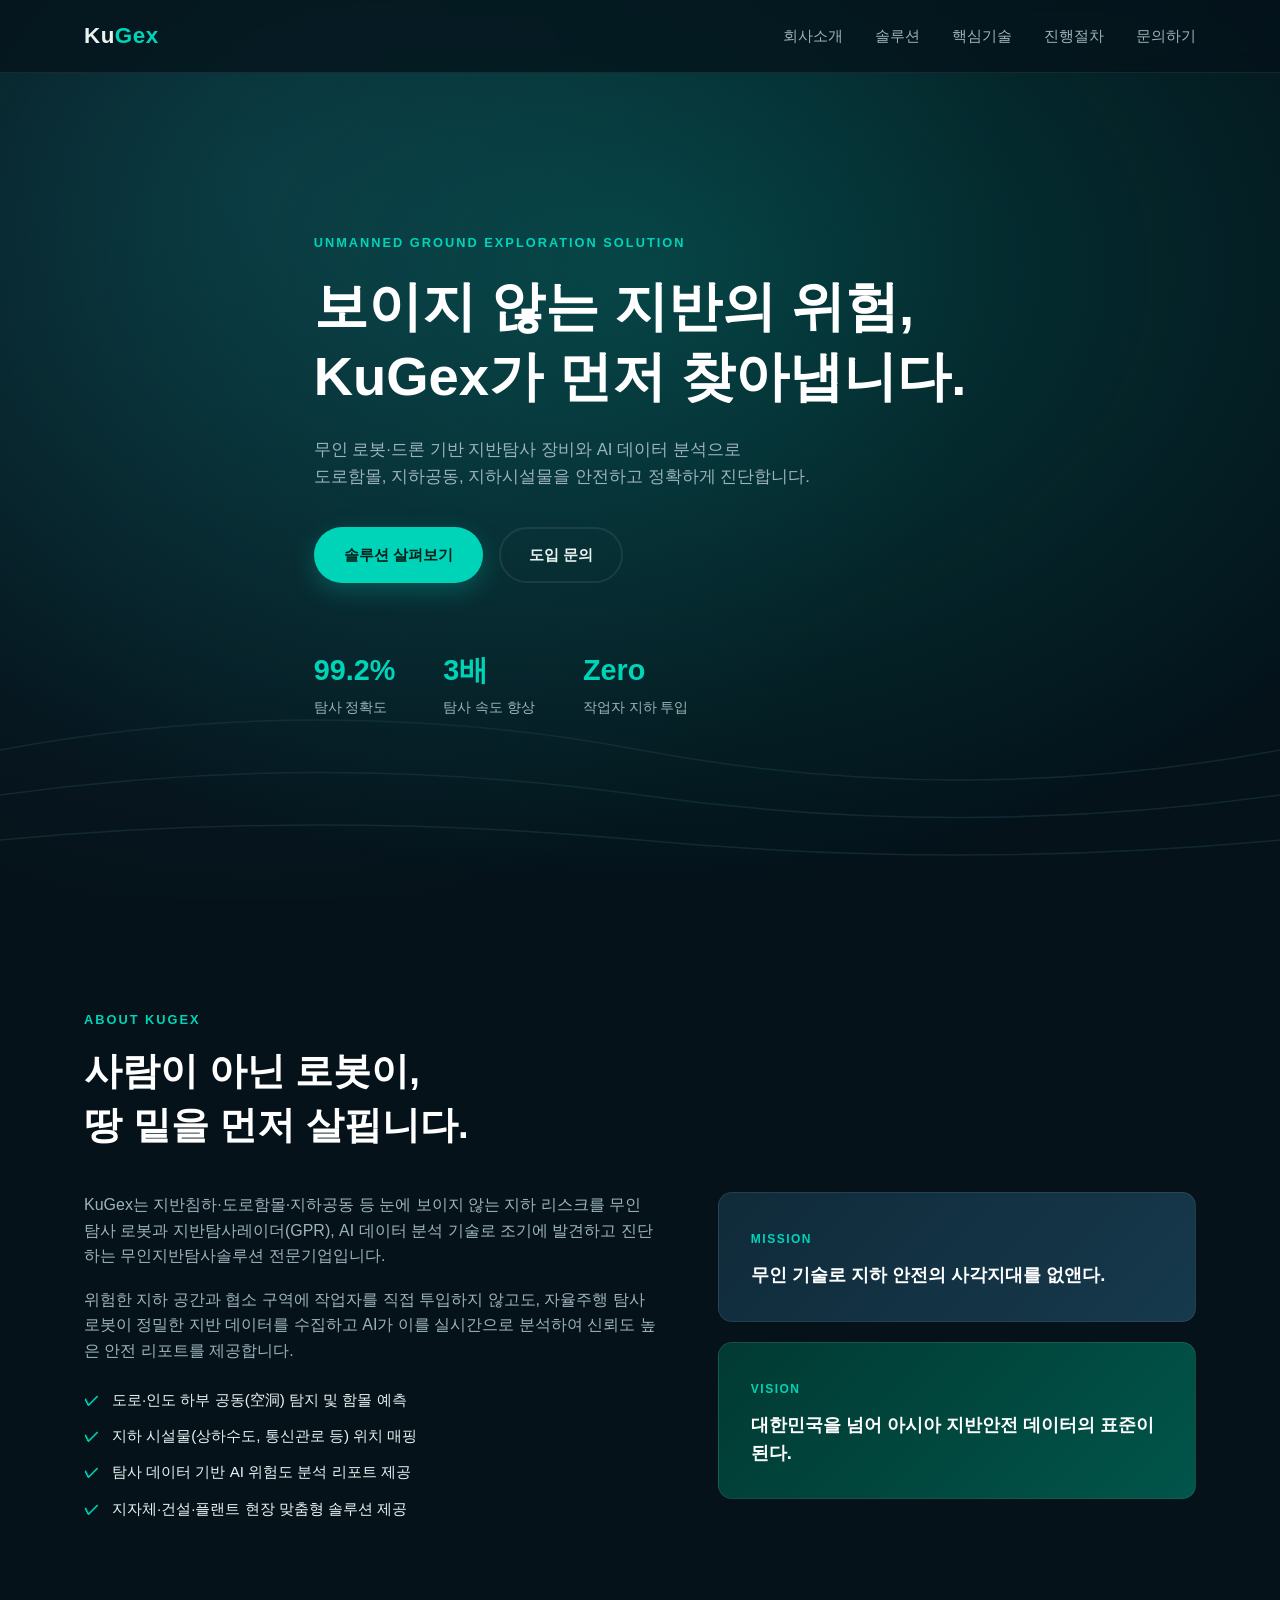
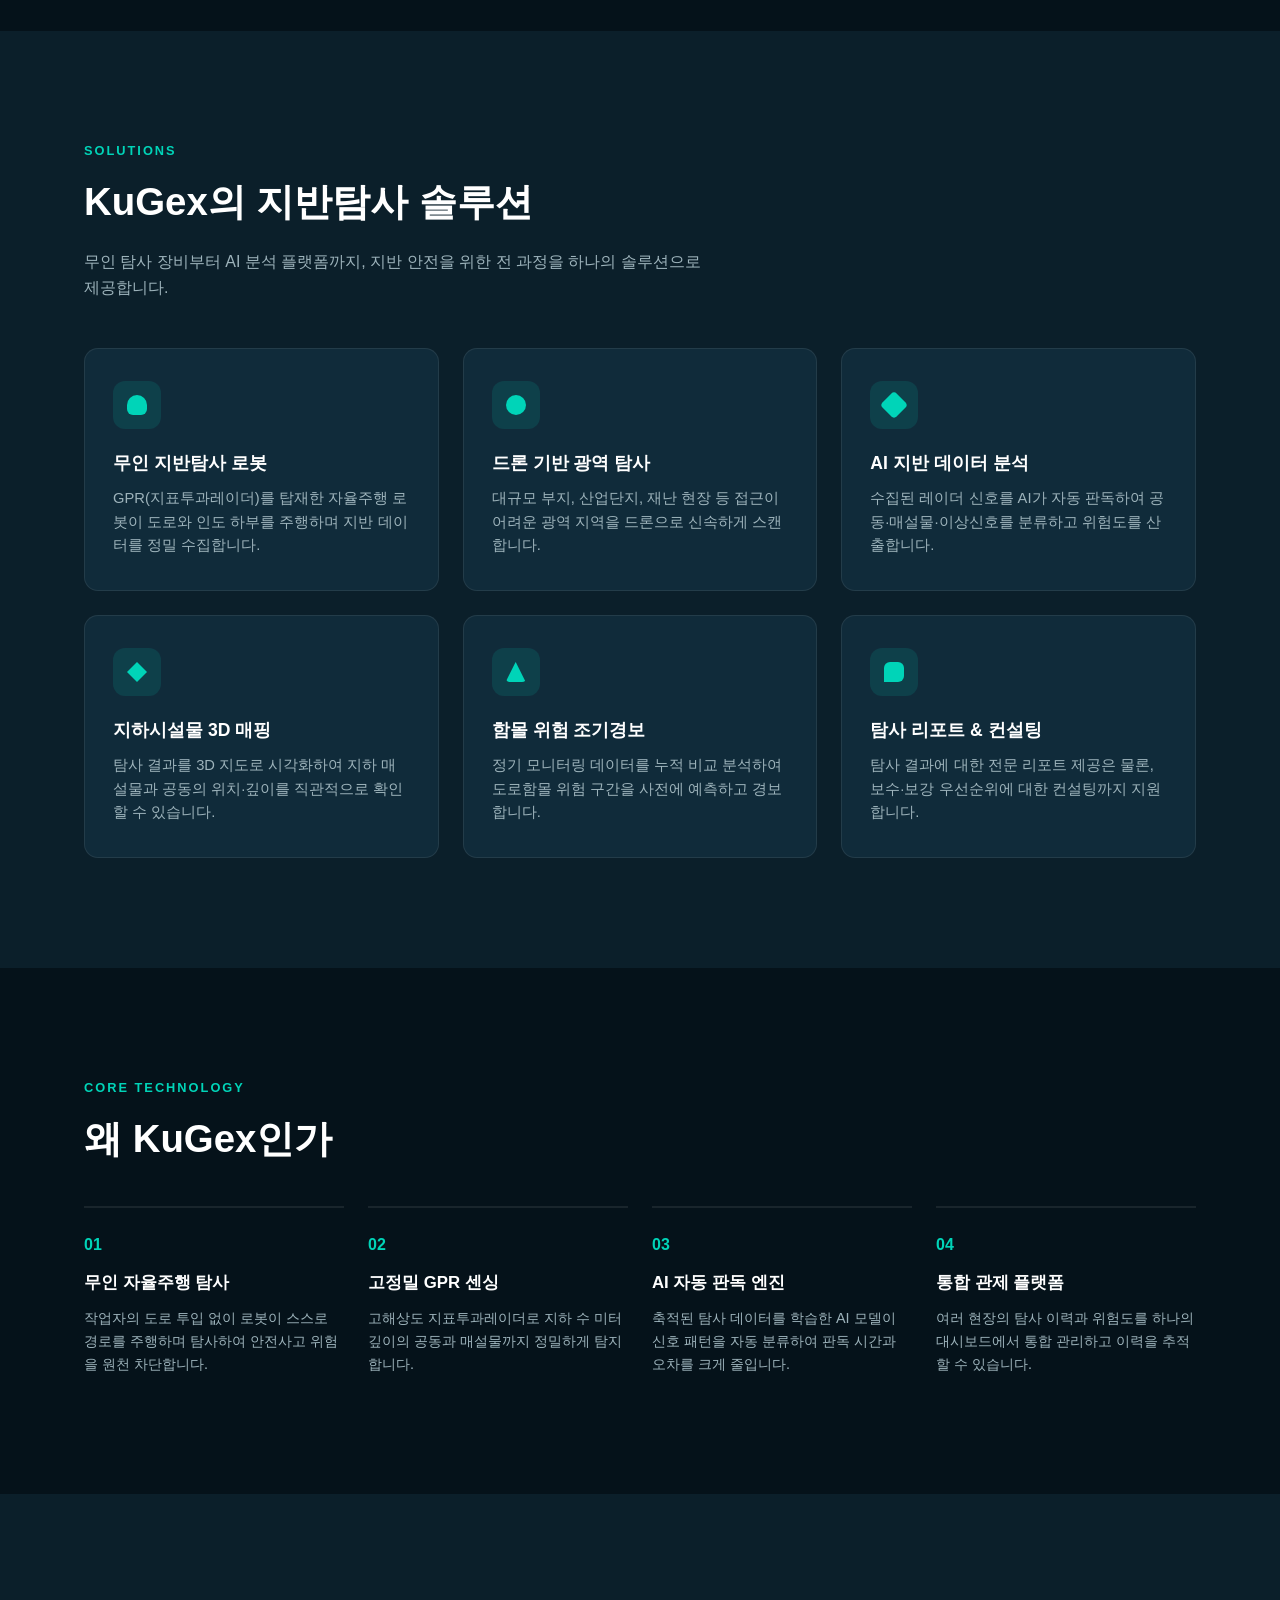
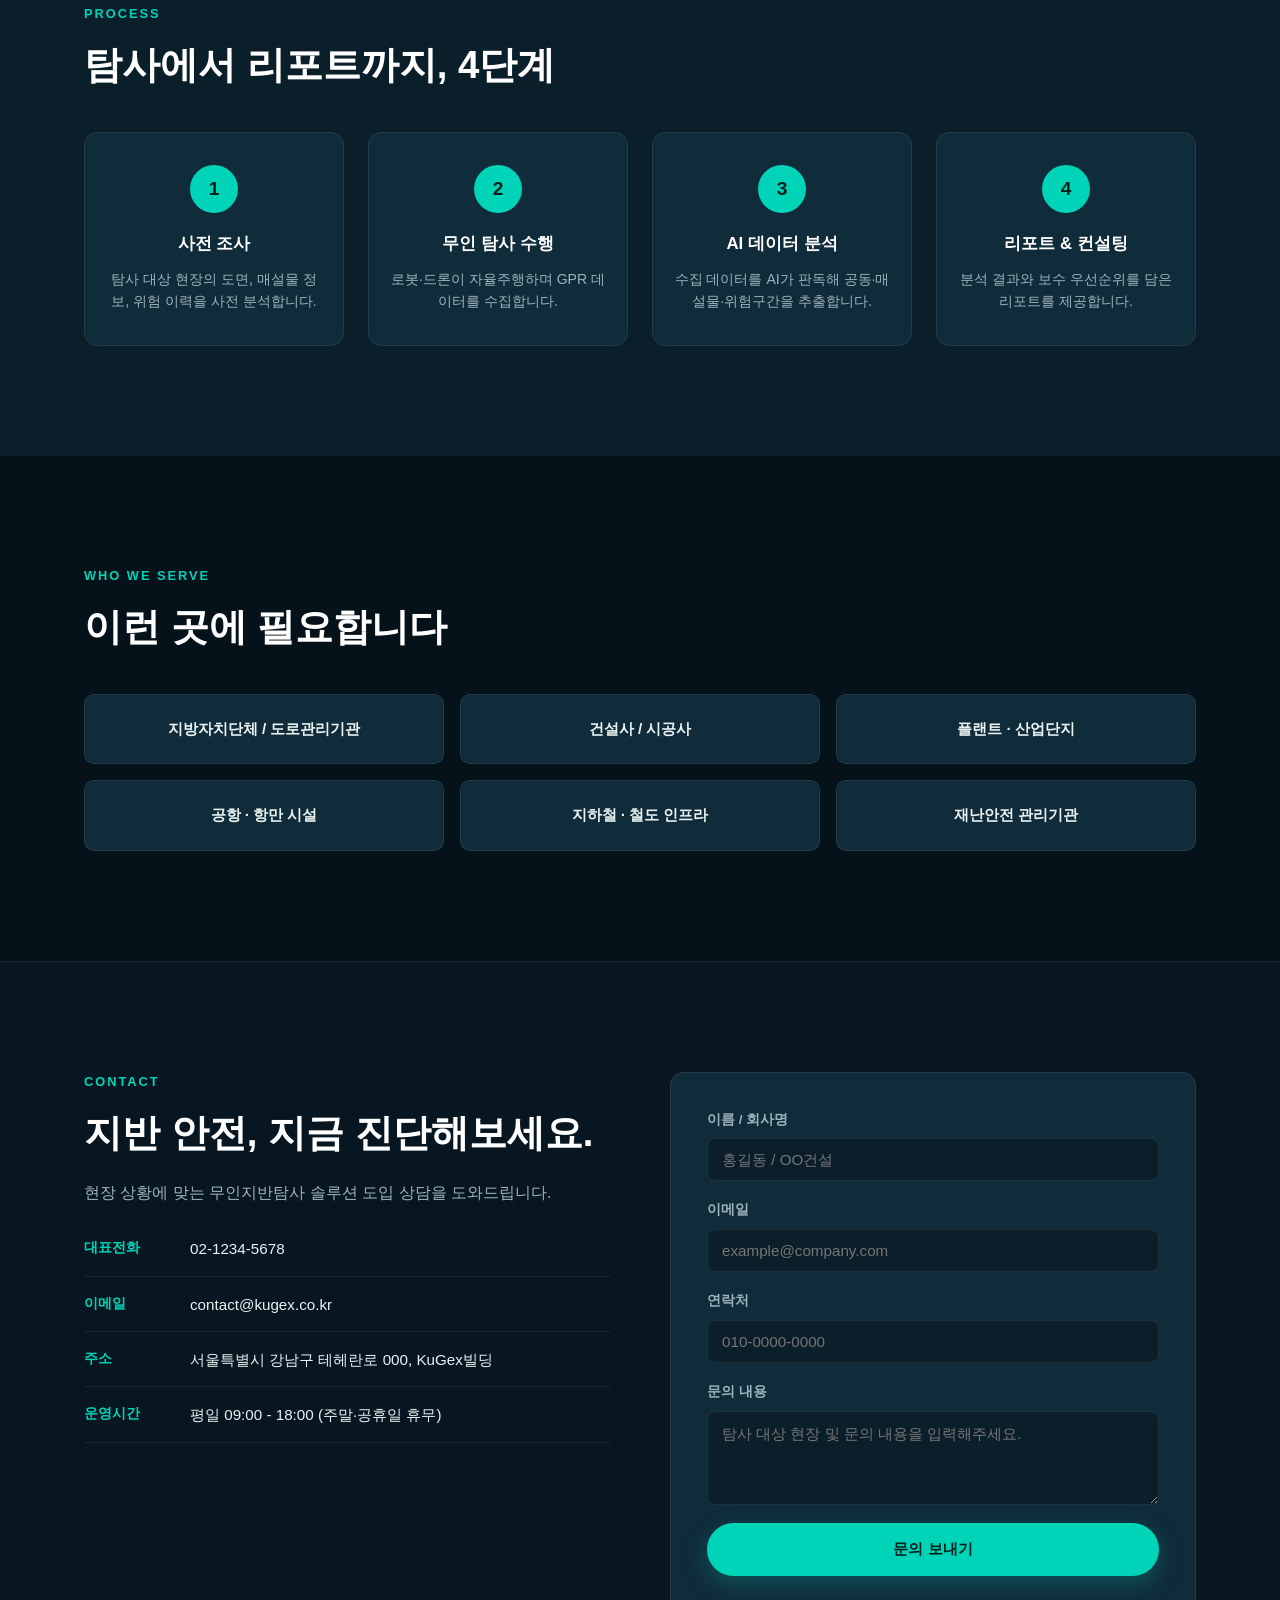
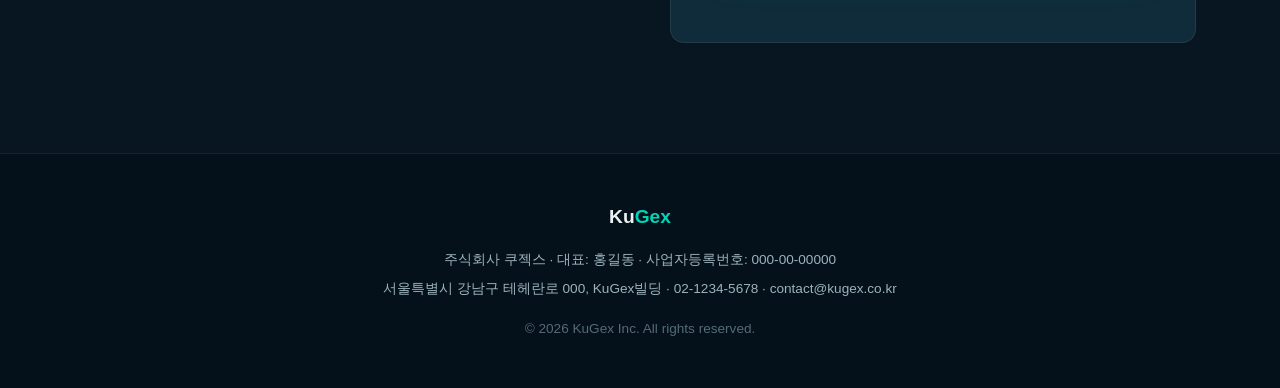
==== index.html @ 380c2e47 "Add KuGex company homepage Static single-page site for KuGex (unmanned ground exploration solution s" ====
<!DOCTYPE html>
<html lang="ko">
<head>
<meta charset="UTF-8">
<meta name="viewport" content="width=device-width, initial-scale=1.0">
<title>KuGex | 무인지반탐사솔루션서비스</title>
<meta name="description" content="KuGex는 무인 로봇·드론 기반 지반탐사 솔루션을 제공하는 전문 기업입니다. 도로함몰, 지하공동, 지하시설물을 AI로 탐지하고 분석합니다.">
<link rel="icon" href="data:image/svg+xml,<svg xmlns=%22http://www.w3.org/2000/svg%22 viewBox=%220 0 100 100%22><rect width=%22100%22 height=%22100%22 rx=%2220%22 fill=%22%230b1f2a%22/><text x=%2250%22 y=%2266%22 font-size=%2255%22 text-anchor=%22middle%22 fill=%22%2300d4b8%22 font-family=%22Arial%22 font-weight=%22bold%22>K</text></svg>">
<link rel="stylesheet" href="assets/css/style.css">
</head>
<body>

<!-- Header -->
<header class="header" id="header">
  <div class="container header__inner">
    <a href="#top" class="logo">Ku<span>Gex</span></a>
    <nav class="nav" id="nav">
      <a href="#about">회사소개</a>
      <a href="#solutions">솔루션</a>
      <a href="#tech">핵심기술</a>
      <a href="#process">진행절차</a>
      <a href="#contact">문의하기</a>
    </nav>
    <button class="nav-toggle" id="navToggle" aria-label="메뉴 열기">
      <span></span><span></span><span></span>
    </button>
  </div>
</header>

<!-- Hero -->
<section class="hero" id="top">
  <div class="hero__bg" aria-hidden="true">
    <svg viewBox="0 0 1200 600" preserveAspectRatio="none">
      <defs>
        <radialGradient id="scan" cx="50%" cy="30%" r="70%">
          <stop offset="0%" stop-color="#00d4b8" stop-opacity="0.25"/>
          <stop offset="100%" stop-color="#00d4b8" stop-opacity="0"/>
        </radialGradient>
      </defs>
      <rect width="1200" height="600" fill="url(#scan)"/>
      <g stroke="#1c3b47" stroke-width="1" opacity="0.6">
        <path d="M0 500 Q 300 460 600 500 T 1200 500" fill="none"/>
        <path d="M0 530 Q 300 500 600 530 T 1200 530" fill="none"/>
        <path d="M0 560 Q 300 540 600 560 T 1200 560" fill="none"/>
      </g>
    </svg>
  </div>
  <div class="container hero__inner">
    <p class="eyebrow">UNMANNED GROUND EXPLORATION SOLUTION</p>
    <h1>보이지 않는 지반의 위험,<br>KuGex가 먼저 찾아냅니다.</h1>
    <p class="hero__desc">무인 로봇·드론 기반 지반탐사 장비와 AI 데이터 분석으로<br class="br-pc">도로함몰, 지하공동, 지하시설물을 안전하고 정확하게 진단합니다.</p>
    <div class="hero__actions">
      <a href="#solutions" class="btn btn--primary">솔루션 살펴보기</a>
      <a href="#contact" class="btn btn--ghost">도입 문의</a>
    </div>
    <div class="hero__stats">
      <div><strong>99.2%</strong><span>탐사 정확도</span></div>
      <div><strong>3배</strong><span>탐사 속도 향상</span></div>
      <div><strong>Zero</strong><span>작업자 지하 투입</span></div>
    </div>
  </div>
</section>

<!-- About -->
<section class="section" id="about">
  <div class="container">
    <p class="section-tag">ABOUT KUGEX</p>
    <h2 class="section-title">사람이 아닌 로봇이,<br>땅 밑을 먼저 살핍니다.</h2>
    <div class="about-grid">
      <div class="about-text">
        <p>KuGex는 지반침하·도로함몰·지하공동 등 눈에 보이지 않는 지하 리스크를 무인 탐사 로봇과 지반탐사레이더(GPR), AI 데이터 분석 기술로 조기에 발견하고 진단하는 무인지반탐사솔루션 전문기업입니다.</p>
        <p>위험한 지하 공간과 협소 구역에 작업자를 직접 투입하지 않고도, 자율주행 탐사 로봇이 정밀한 지반 데이터를 수집하고 AI가 이를 실시간으로 분석하여 신뢰도 높은 안전 리포트를 제공합니다.</p>
        <ul class="check-list">
          <li>도로·인도 하부 공동(空洞) 탐지 및 함몰 예측</li>
          <li>지하 시설물(상하수도, 통신관로 등) 위치 매핑</li>
          <li>탐사 데이터 기반 AI 위험도 분석 리포트 제공</li>
          <li>지자체·건설·플랜트 현장 맞춤형 솔루션 제공</li>
        </ul>
      </div>
      <div class="about-visual">
        <div class="mission-card">
          <span class="mission-card__label">MISSION</span>
          <p>무인 기술로 지하 안전의 사각지대를 없앤다.</p>
        </div>
        <div class="mission-card mission-card--alt">
          <span class="mission-card__label">VISION</span>
          <p>대한민국을 넘어 아시아 지반안전 데이터의 표준이 된다.</p>
        </div>
      </div>
    </div>
  </div>
</section>

<!-- Solutions -->
<section class="section section--alt" id="solutions">
  <div class="container">
    <p class="section-tag">SOLUTIONS</p>
    <h2 class="section-title">KuGex의 지반탐사 솔루션</h2>
    <p class="section-desc">무인 탐사 장비부터 AI 분석 플랫폼까지, 지반 안전을 위한 전 과정을 하나의 솔루션으로 제공합니다.</p>

    <div class="card-grid">
      <div class="card">
        <div class="card__icon" data-icon="robot"></div>
        <h3>무인 지반탐사 로봇</h3>
        <p>GPR(지표투과레이더)를 탑재한 자율주행 로봇이 도로와 인도 하부를 주행하며 지반 데이터를 정밀 수집합니다.</p>
      </div>
      <div class="card">
        <div class="card__icon" data-icon="drone"></div>
        <h3>드론 기반 광역 탐사</h3>
        <p>대규모 부지, 산업단지, 재난 현장 등 접근이 어려운 광역 지역을 드론으로 신속하게 스캔합니다.</p>
      </div>
      <div class="card">
        <div class="card__icon" data-icon="ai"></div>
        <h3>AI 지반 데이터 분석</h3>
        <p>수집된 레이더 신호를 AI가 자동 판독하여 공동·매설물·이상신호를 분류하고 위험도를 산출합니다.</p>
      </div>
      <div class="card">
        <div class="card__icon" data-icon="map"></div>
        <h3>지하시설물 3D 매핑</h3>
        <p>탐사 결과를 3D 지도로 시각화하여 지하 매설물과 공동의 위치·깊이를 직관적으로 확인할 수 있습니다.</p>
      </div>
      <div class="card">
        <div class="card__icon" data-icon="alert"></div>
        <h3>함몰 위험 조기경보</h3>
        <p>정기 모니터링 데이터를 누적 비교 분석하여 도로함몰 위험 구간을 사전에 예측하고 경보합니다.</p>
      </div>
      <div class="card">
        <div class="card__icon" data-icon="report"></div>
        <h3>탐사 리포트 & 컨설팅</h3>
        <p>탐사 결과에 대한 전문 리포트 제공은 물론, 보수·보강 우선순위에 대한 컨설팅까지 지원합니다.</p>
      </div>
    </div>
  </div>
</section>

<!-- Tech / Why -->
<section class="section" id="tech">
  <div class="container">
    <p class="section-tag">CORE TECHNOLOGY</p>
    <h2 class="section-title">왜 KuGex인가</h2>
    <div class="feature-grid">
      <div class="feature">
        <span class="feature__num">01</span>
        <h3>무인 자율주행 탐사</h3>
        <p>작업자의 도로 투입 없이 로봇이 스스로 경로를 주행하며 탐사하여 안전사고 위험을 원천 차단합니다.</p>
      </div>
      <div class="feature">
        <span class="feature__num">02</span>
        <h3>고정밀 GPR 센싱</h3>
        <p>고해상도 지표투과레이더로 지하 수 미터 깊이의 공동과 매설물까지 정밀하게 탐지합니다.</p>
      </div>
      <div class="feature">
        <span class="feature__num">03</span>
        <h3>AI 자동 판독 엔진</h3>
        <p>축적된 탐사 데이터를 학습한 AI 모델이 신호 패턴을 자동 분류하여 판독 시간과 오차를 크게 줄입니다.</p>
      </div>
      <div class="feature">
        <span class="feature__num">04</span>
        <h3>통합 관제 플랫폼</h3>
        <p>여러 현장의 탐사 이력과 위험도를 하나의 대시보드에서 통합 관리하고 이력을 추적할 수 있습니다.</p>
      </div>
    </div>
  </div>
</section>

<!-- Process -->
<section class="section section--alt" id="process">
  <div class="container">
    <p class="section-tag">PROCESS</p>
    <h2 class="section-title">탐사에서 리포트까지, 4단계</h2>
    <div class="process-grid">
      <div class="process-step">
        <div class="process-step__circle">1</div>
        <h3>사전 조사</h3>
        <p>탐사 대상 현장의 도면, 매설물 정보, 위험 이력을 사전 분석합니다.</p>
      </div>
      <div class="process-step">
        <div class="process-step__circle">2</div>
        <h3>무인 탐사 수행</h3>
        <p>로봇·드론이 자율주행하며 GPR 데이터를 수집합니다.</p>
      </div>
      <div class="process-step">
        <div class="process-step__circle">3</div>
        <h3>AI 데이터 분석</h3>
        <p>수집 데이터를 AI가 판독해 공동·매설물·위험구간을 추출합니다.</p>
      </div>
      <div class="process-step">
        <div class="process-step__circle">4</div>
        <h3>리포트 & 컨설팅</h3>
        <p>분석 결과와 보수 우선순위를 담은 리포트를 제공합니다.</p>
      </div>
    </div>
  </div>
</section>

<!-- Clients -->
<section class="section">
  <div class="container">
    <p class="section-tag">WHO WE SERVE</p>
    <h2 class="section-title">이런 곳에 필요합니다</h2>
    <div class="client-grid">
      <div class="client">지방자치단체 / 도로관리기관</div>
      <div class="client">건설사 / 시공사</div>
      <div class="client">플랜트 · 산업단지</div>
      <div class="client">공항 · 항만 시설</div>
      <div class="client">지하철 · 철도 인프라</div>
      <div class="client">재난안전 관리기관</div>
    </div>
  </div>
</section>

<!-- Contact -->
<section class="section section--dark" id="contact">
  <div class="container contact-grid">
    <div class="contact-info">
      <p class="section-tag section-tag--light">CONTACT</p>
      <h2 class="section-title section-title--light">지반 안전, 지금 진단해보세요.</h2>
      <p class="contact-desc">현장 상황에 맞는 무인지반탐사 솔루션 도입 상담을 도와드립니다.</p>
      <ul class="contact-list">
        <li><span>대표전화</span>02-1234-5678</li>
        <li><span>이메일</span>contact@kugex.co.kr</li>
        <li><span>주소</span>서울특별시 강남구 테헤란로 000, KuGex빌딩</li>
        <li><span>운영시간</span>평일 09:00 - 18:00 (주말·공휴일 휴무)</li>
      </ul>
    </div>
    <form class="contact-form" id="contactForm">
      <div class="form-row">
        <label for="name">이름 / 회사명</label>
        <input type="text" id="name" name="name" placeholder="홍길동 / OO건설" required>
      </div>
      <div class="form-row">
        <label for="email">이메일</label>
        <input type="email" id="email" name="email" placeholder="example@company.com" required>
      </div>
      <div class="form-row">
        <label for="phone">연락처</label>
        <input type="tel" id="phone" name="phone" placeholder="010-0000-0000">
      </div>
      <div class="form-row">
        <label for="message">문의 내용</label>
        <textarea id="message" name="message" rows="4" placeholder="탐사 대상 현장 및 문의 내용을 입력해주세요." required></textarea>
      </div>
      <button type="submit" class="btn btn--primary btn--full">문의 보내기</button>
      <p class="form-note" id="formNote"></p>
    </form>
  </div>
</section>

<!-- Footer -->
<footer class="footer">
  <div class="container footer__inner">
    <div class="footer__logo">Ku<span>Gex</span></div>
    <p>주식회사 쿠젝스 · 대표: 홍길동 · 사업자등록번호: 000-00-00000</p>
    <p>서울특별시 강남구 테헤란로 000, KuGex빌딩 · 02-1234-5678 · contact@kugex.co.kr</p>
    <p class="footer__copy">&copy; <span id="year"></span> KuGex Inc. All rights reserved.</p>
  </div>
</footer>

<script src="assets/js/main.js"></script>
</body>
</html>
---- assets/css/style.css ----
/* ===== Reset & Base ===== */
*, *::before, *::after { box-sizing: border-box; margin: 0; padding: 0; }

:root {
  --navy-900: #071620;
  --navy-800: #0b1f2a;
  --navy-700: #102b3a;
  --navy-600: #16394c;
  --teal: #00d4b8;
  --teal-dark: #00a893;
  --text-light: #eaf3f2;
  --text-muted: #9db3bb;
  --border-soft: rgba(255,255,255,0.08);
  --max-width: 1160px;
  --radius: 14px;
  font-size: 16px;
}

html { scroll-behavior: smooth; }

body {
  font-family: "Pretendard", "Apple SD Gothic Neo", "Malgun Gothic", -apple-system, BlinkMacSystemFont, sans-serif;
  background: #05121a;
  color: var(--text-light);
  line-height: 1.6;
  overflow-x: hidden;
}

a { text-decoration: none; color: inherit; }
ul { list-style: none; }
img { max-width: 100%; display: block; }
button { font-family: inherit; cursor: pointer; }

.container {
  max-width: var(--max-width);
  margin: 0 auto;
  padding: 0 24px;
}

/* ===== Header ===== */
.header {
  position: fixed;
  top: 0; left: 0; right: 0;
  z-index: 1000;
  background: rgba(5, 18, 26, 0.75);
  backdrop-filter: blur(10px);
  border-bottom: 1px solid var(--border-soft);
}

.header__inner {
  display: flex;
  align-items: center;
  justify-content: space-between;
  height: 72px;
}

.logo {
  font-size: 1.4rem;
  font-weight: 800;
  letter-spacing: 0.5px;
  color: var(--text-light);
}
.logo span { color: var(--teal); }

.nav {
  display: flex;
  gap: 32px;
}
.nav a {
  font-size: 0.95rem;
  color: var(--text-muted);
  transition: color 0.2s ease;
}
.nav a:hover { color: var(--teal); }

.nav-toggle {
  display: none;
  flex-direction: column;
  gap: 5px;
  background: none;
  border: none;
}
.nav-toggle span {
  width: 24px;
  height: 2px;
  background: var(--text-light);
  border-radius: 2px;
}

/* ===== Hero ===== */
.hero {
  position: relative;
  min-height: 100vh;
  display: flex;
  align-items: center;
  padding-top: 72px;
  background: radial-gradient(circle at 20% 20%, #0d2733 0%, #05121a 60%);
  overflow: hidden;
}
.hero__bg {
  position: absolute;
  inset: 0;
  z-index: 0;
  opacity: 0.9;
}
.hero__bg svg { width: 100%; height: 100%; }

.hero__inner {
  position: relative;
  z-index: 1;
  padding-top: 60px;
  padding-bottom: 80px;
}

.eyebrow {
  color: var(--teal);
  font-size: 0.8rem;
  font-weight: 700;
  letter-spacing: 2px;
  margin-bottom: 18px;
}

.hero h1 {
  font-size: clamp(2rem, 5vw, 3.4rem);
  font-weight: 800;
  line-height: 1.3;
  margin-bottom: 24px;
  color: #fff;
}

.hero__desc {
  color: var(--text-muted);
  font-size: 1.05rem;
  max-width: 640px;
  margin-bottom: 36px;
}

.hero__actions {
  display: flex;
  gap: 16px;
  margin-bottom: 64px;
  flex-wrap: wrap;
}

.btn {
  display: inline-flex;
  align-items: center;
  justify-content: center;
  padding: 14px 28px;
  border-radius: 999px;
  font-weight: 700;
  font-size: 0.95rem;
  transition: transform 0.2s ease, box-shadow 0.2s ease, background 0.2s ease;
  border: 2px solid transparent;
}
.btn--primary {
  background: var(--teal);
  color: #04211c;
  box-shadow: 0 8px 24px rgba(0,212,184,0.25);
}
.btn--primary:hover { transform: translateY(-2px); box-shadow: 0 12px 28px rgba(0,212,184,0.35); }
.btn--ghost {
  border-color: var(--border-soft);
  color: var(--text-light);
}
.btn--ghost:hover { border-color: var(--teal); color: var(--teal); }
.btn--full { width: 100%; }

.hero__stats {
  display: flex;
  gap: 48px;
  flex-wrap: wrap;
}
.hero__stats div {
  display: flex;
  flex-direction: column;
  gap: 4px;
}
.hero__stats strong {
  font-size: 1.8rem;
  color: var(--teal);
  font-weight: 800;
}
.hero__stats span {
  color: var(--text-muted);
  font-size: 0.85rem;
}

/* ===== Sections ===== */
.section {
  padding: 110px 0;
}
.section--alt {
  background: var(--navy-800);
}
.section--dark {
  background: var(--navy-900);
  border-top: 1px solid var(--border-soft);
}

.section-tag {
  color: var(--teal);
  font-weight: 700;
  font-size: 0.8rem;
  letter-spacing: 2px;
  margin-bottom: 14px;
}
.section-tag--light { color: var(--teal); }

.section-title {
  font-size: clamp(1.6rem, 3.4vw, 2.4rem);
  font-weight: 800;
  color: #fff;
  margin-bottom: 20px;
  line-height: 1.4;
}
.section-title--light { color: #fff; }

.section-desc {
  color: var(--text-muted);
  max-width: 620px;
  margin-bottom: 48px;
}

/* ===== About ===== */
.about-grid {
  display: grid;
  grid-template-columns: 1.2fr 1fr;
  gap: 60px;
  margin-top: 40px;
  align-items: start;
}
.about-text p {
  color: var(--text-muted);
  margin-bottom: 18px;
}
.check-list {
  margin-top: 24px;
  display: flex;
  flex-direction: column;
  gap: 12px;
}
.check-list li {
  padding-left: 28px;
  position: relative;
  color: var(--text-light);
  font-size: 0.95rem;
}
.check-list li::before {
  content: "✓";
  position: absolute;
  left: 0;
  color: var(--teal);
  font-weight: 800;
}

.about-visual {
  display: flex;
  flex-direction: column;
  gap: 20px;
}
.mission-card {
  background: linear-gradient(135deg, var(--navy-700), var(--navy-600));
  border: 1px solid var(--border-soft);
  border-radius: var(--radius);
  padding: 32px;
}
.mission-card--alt {
  background: linear-gradient(135deg, #013a33, #01554a);
}
.mission-card__label {
  display: inline-block;
  font-size: 0.75rem;
  font-weight: 800;
  letter-spacing: 1.5px;
  color: var(--teal);
  margin-bottom: 12px;
}
.mission-card p {
  font-size: 1.15rem;
  font-weight: 700;
  color: #fff;
  line-height: 1.5;
}

/* ===== Cards / Solutions ===== */
.card-grid {
  display: grid;
  grid-template-columns: repeat(3, 1fr);
  gap: 24px;
}
.card {
  background: var(--navy-700);
  border: 1px solid var(--border-soft);
  border-radius: var(--radius);
  padding: 32px 28px;
  transition: transform 0.25s ease, border-color 0.25s ease;
}
.card:hover {
  transform: translateY(-6px);
  border-color: var(--teal);
}
.card h3 {
  color: #fff;
  font-size: 1.1rem;
  margin-bottom: 10px;
}
.card p {
  color: var(--text-muted);
  font-size: 0.92rem;
}
.card__icon {
  width: 48px;
  height: 48px;
  border-radius: 12px;
  margin-bottom: 20px;
  background: rgba(0,212,184,0.12);
  position: relative;
}
.card__icon::before {
  content: "";
  position: absolute;
  inset: 14px;
  background: var(--teal);
  border-radius: 4px;
}
.card__icon[data-icon="robot"]::before { border-radius: 50% 50% 6px 6px; }
.card__icon[data-icon="drone"]::before { border-radius: 50%; }
.card__icon[data-icon="ai"]::before { transform: rotate(45deg); }
.card__icon[data-icon="map"]::before { clip-path: polygon(50% 0%, 100% 50%, 50% 100%, 0% 50%); }
.card__icon[data-icon="alert"]::before { clip-path: polygon(50% 0%, 100% 100%, 0% 100%); }
.card__icon[data-icon="report"]::before { border-radius: 6px 6px 6px 0; }

/* ===== Features ===== */
.feature-grid {
  display: grid;
  grid-template-columns: repeat(4, 1fr);
  gap: 24px;
  margin-top: 40px;
}
.feature {
  padding: 8px 0;
  border-top: 2px solid var(--border-soft);
  padding-top: 24px;
}
.feature__num {
  display: block;
  color: var(--teal);
  font-weight: 800;
  font-size: 1rem;
  margin-bottom: 12px;
}
.feature h3 {
  color: #fff;
  font-size: 1.05rem;
  margin-bottom: 10px;
}
.feature p {
  color: var(--text-muted);
  font-size: 0.9rem;
}

/* ===== Process ===== */
.process-grid {
  display: grid;
  grid-template-columns: repeat(4, 1fr);
  gap: 24px;
  margin-top: 40px;
  position: relative;
}
.process-step {
  text-align: center;
  padding: 32px 20px;
  background: var(--navy-700);
  border-radius: var(--radius);
  border: 1px solid var(--border-soft);
}
.process-step__circle {
  width: 48px;
  height: 48px;
  margin: 0 auto 18px;
  border-radius: 50%;
  background: var(--teal);
  color: #04211c;
  font-weight: 800;
  font-size: 1.2rem;
  display: flex;
  align-items: center;
  justify-content: center;
}
.process-step h3 {
  color: #fff;
  font-size: 1.05rem;
  margin-bottom: 10px;
}
.process-step p {
  color: var(--text-muted);
  font-size: 0.88rem;
}

/* ===== Clients ===== */
.client-grid {
  display: grid;
  grid-template-columns: repeat(3, 1fr);
  gap: 16px;
  margin-top: 40px;
}
.client {
  background: var(--navy-700);
  border: 1px solid var(--border-soft);
  border-radius: 10px;
  padding: 22px;
  text-align: center;
  color: var(--text-light);
  font-weight: 600;
  font-size: 0.95rem;
  transition: border-color 0.2s ease, color 0.2s ease;
}
.client:hover {
  border-color: var(--teal);
  color: var(--teal);
}

/* ===== Contact ===== */
.contact-grid {
  display: grid;
  grid-template-columns: 1fr 1fr;
  gap: 60px;
}
.contact-desc {
  color: var(--text-muted);
  margin-bottom: 32px;
}
.contact-list {
  display: flex;
  flex-direction: column;
  gap: 16px;
}
.contact-list li {
  display: flex;
  gap: 16px;
  color: var(--text-light);
  font-size: 0.95rem;
  border-bottom: 1px solid var(--border-soft);
  padding-bottom: 14px;
}
.contact-list span {
  min-width: 90px;
  color: var(--teal);
  font-weight: 700;
  font-size: 0.85rem;
}

.contact-form {
  background: var(--navy-700);
  border: 1px solid var(--border-soft);
  border-radius: var(--radius);
  padding: 36px;
}
.form-row {
  margin-bottom: 18px;
  display: flex;
  flex-direction: column;
  gap: 8px;
}
.form-row label {
  font-size: 0.85rem;
  color: var(--text-muted);
  font-weight: 600;
}
.form-row input,
.form-row textarea {
  background: var(--navy-800);
  border: 1px solid var(--border-soft);
  border-radius: 8px;
  padding: 12px 14px;
  color: var(--text-light);
  font-size: 0.95rem;
  font-family: inherit;
  resize: vertical;
}
.form-row input:focus,
.form-row textarea:focus {
  outline: none;
  border-color: var(--teal);
}
.form-note {
  margin-top: 14px;
  font-size: 0.85rem;
  color: var(--teal);
  min-height: 1.2em;
}

/* ===== Footer ===== */
.footer {
  background: #04101a;
  padding: 48px 0;
  border-top: 1px solid var(--border-soft);
}
.footer__inner {
  text-align: center;
  color: var(--text-muted);
  font-size: 0.85rem;
  display: flex;
  flex-direction: column;
  gap: 8px;
}
.footer__logo {
  font-size: 1.2rem;
  font-weight: 800;
  color: var(--text-light);
  margin-bottom: 8px;
}
.footer__logo span { color: var(--teal); }
.footer__copy {
  margin-top: 10px;
  color: #556c74;
}

/* ===== Responsive ===== */
@media (max-width: 960px) {
  .about-grid,
  .contact-grid { grid-template-columns: 1fr; }
  .card-grid { grid-template-columns: repeat(2, 1fr); }
  .feature-grid { grid-template-columns: repeat(2, 1fr); }
  .process-grid { grid-template-columns: repeat(2, 1fr); }
  .client-grid { grid-template-columns: repeat(2, 1fr); }
}

@media (max-width: 720px) {
  .nav {
    position: absolute;
    top: 72px;
    left: 0;
    right: 0;
    background: var(--navy-800);
    flex-direction: column;
    padding: 20px 24px;
    gap: 18px;
    border-bottom: 1px solid var(--border-soft);
    transform: translateY(-150%);
    opacity: 0;
    transition: transform 0.3s ease, opacity 0.3s ease;
    pointer-events: none;
  }
  .nav.is-open {
    transform: translateY(0);
    opacity: 1;
    pointer-events: auto;
  }
  .nav-toggle { display: flex; }
  .hero__stats { gap: 28px; }
  .br-pc { display: none; }
}

@media (max-width: 560px) {
  .card-grid,
  .feature-grid,
  .process-grid,
  .client-grid { grid-template-columns: 1fr; }
}
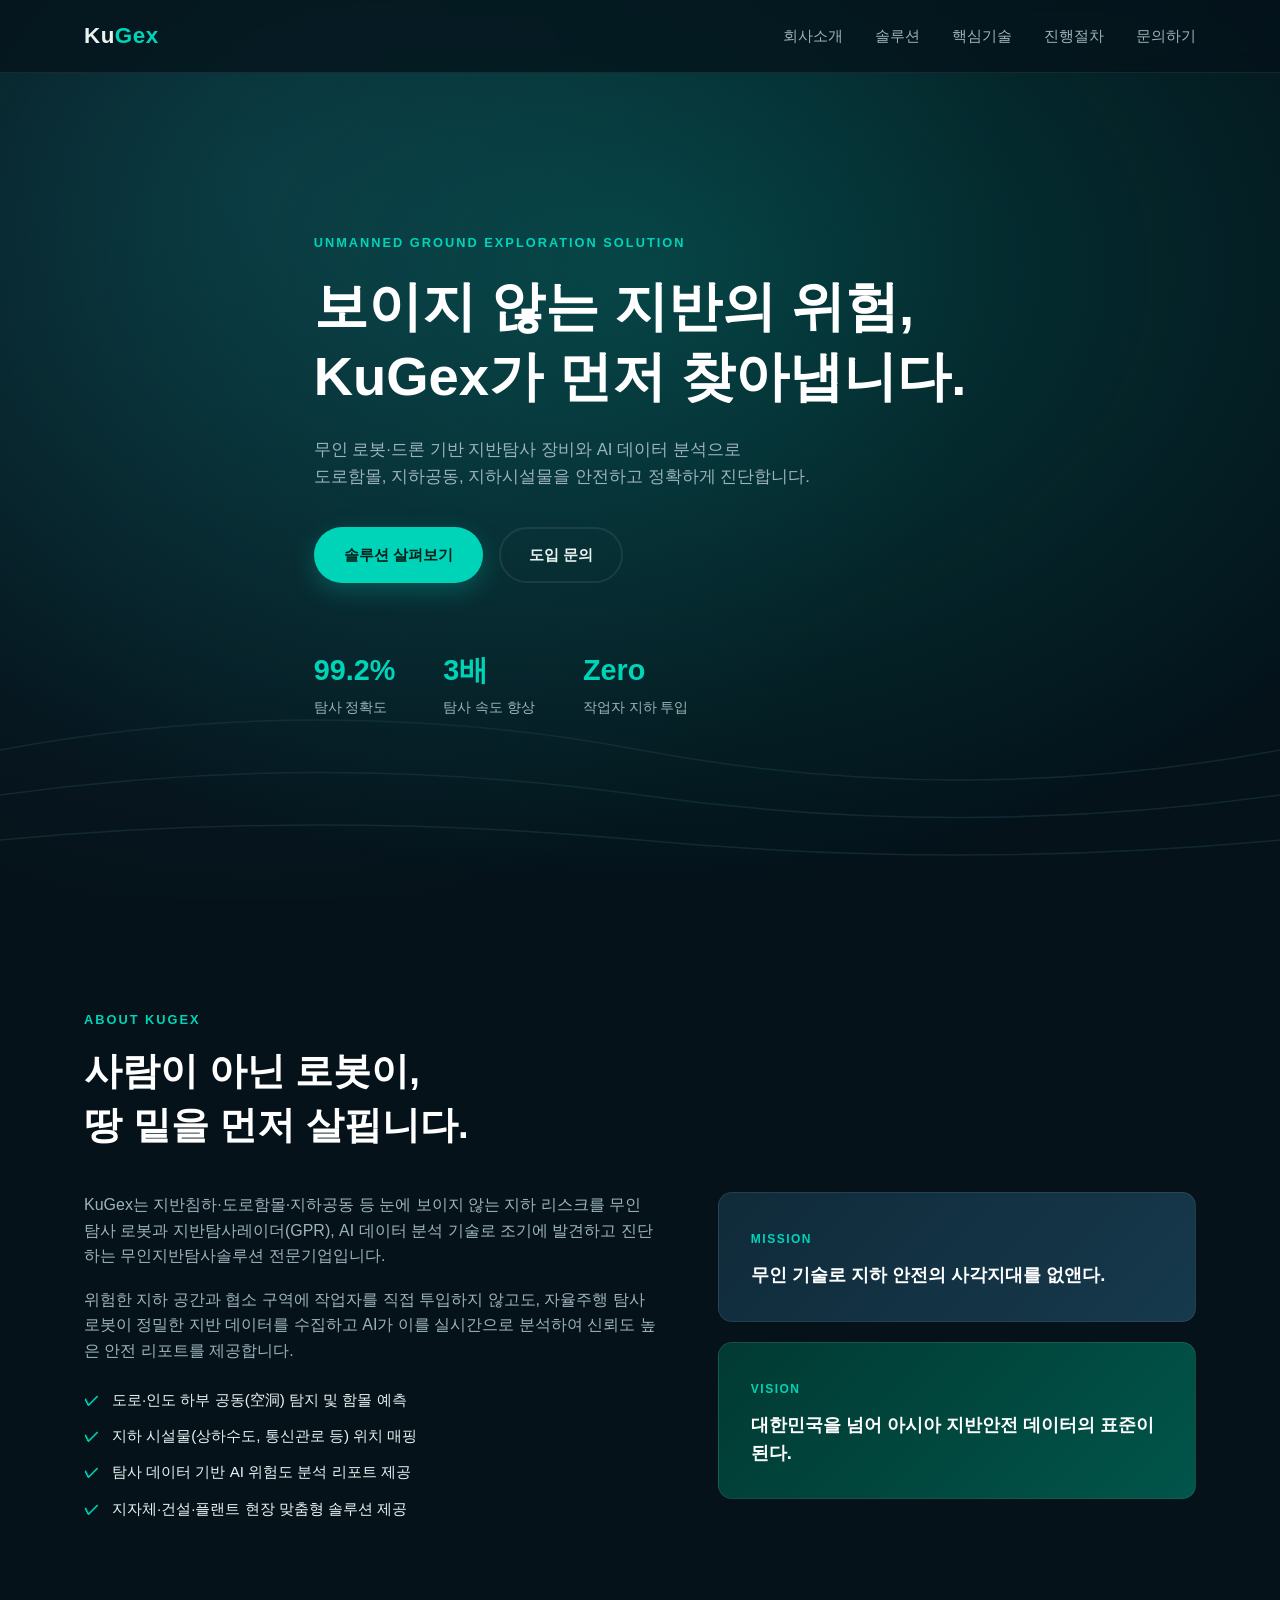
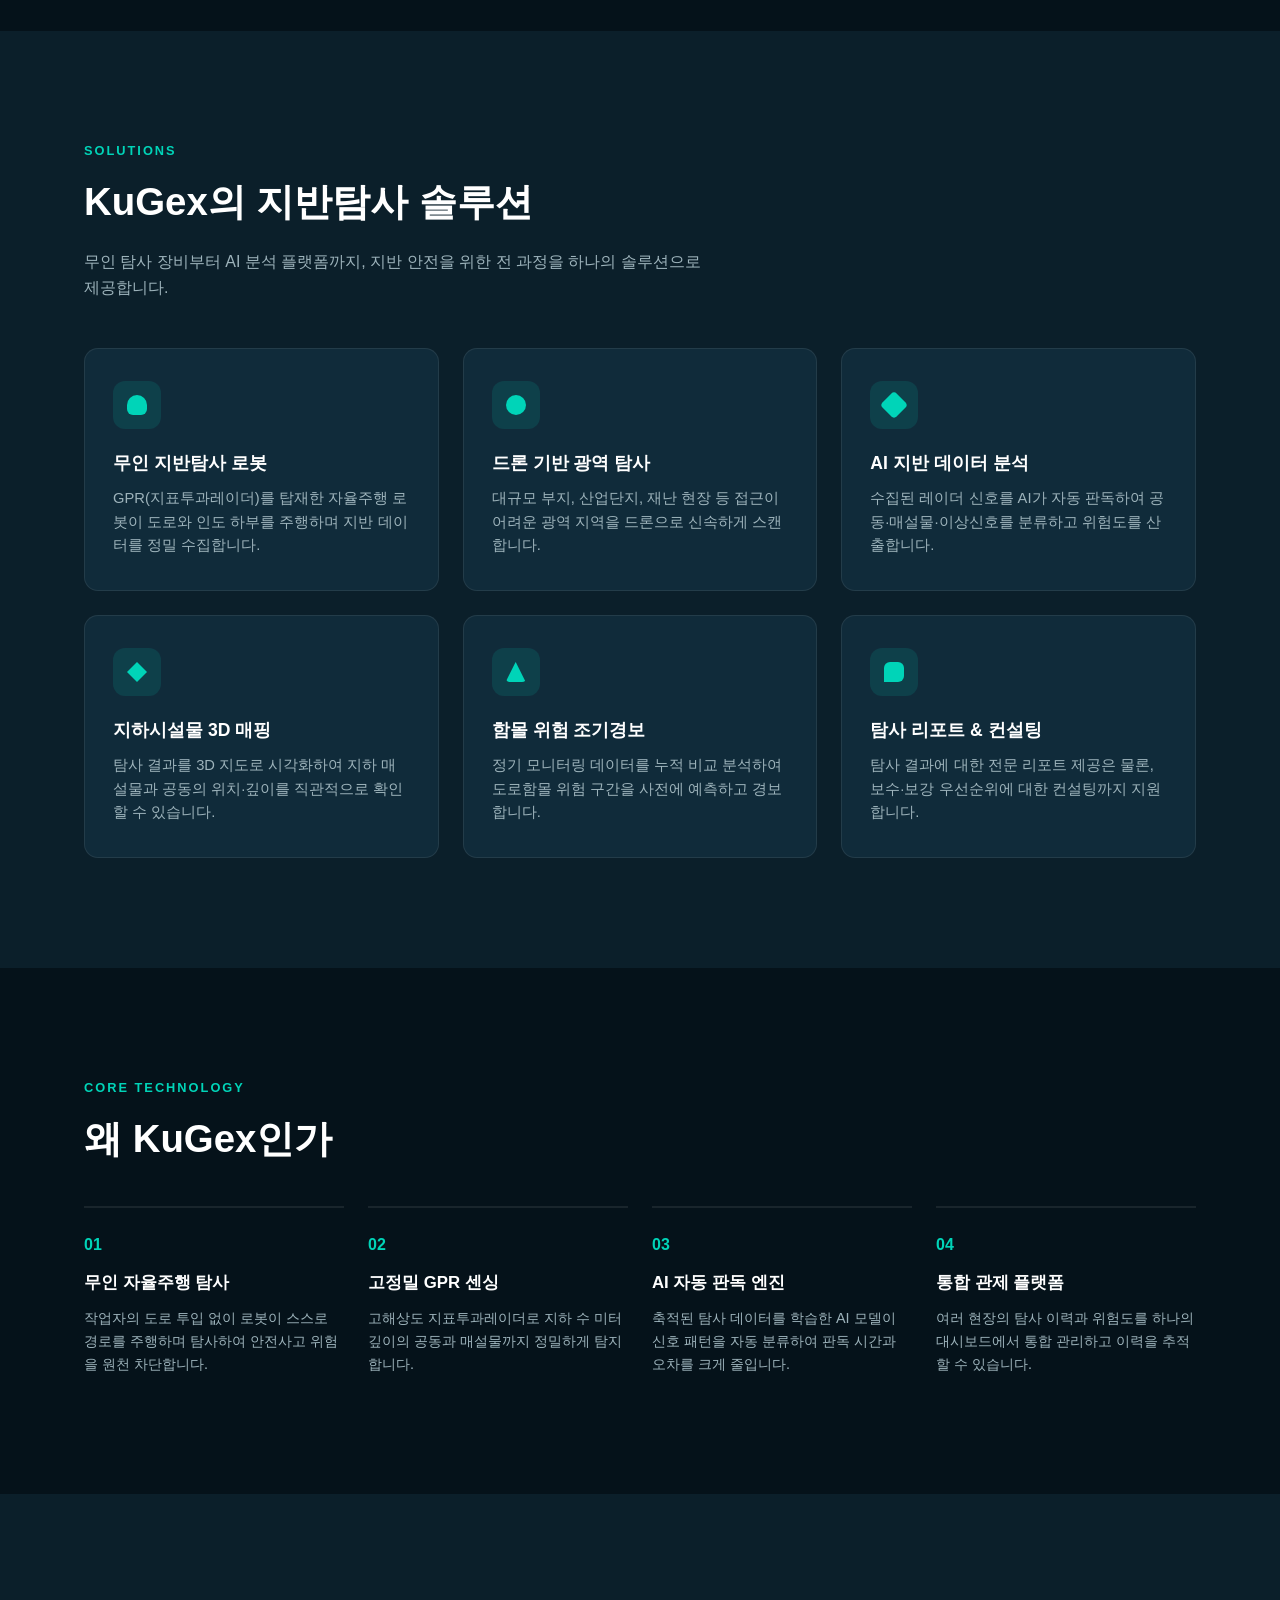
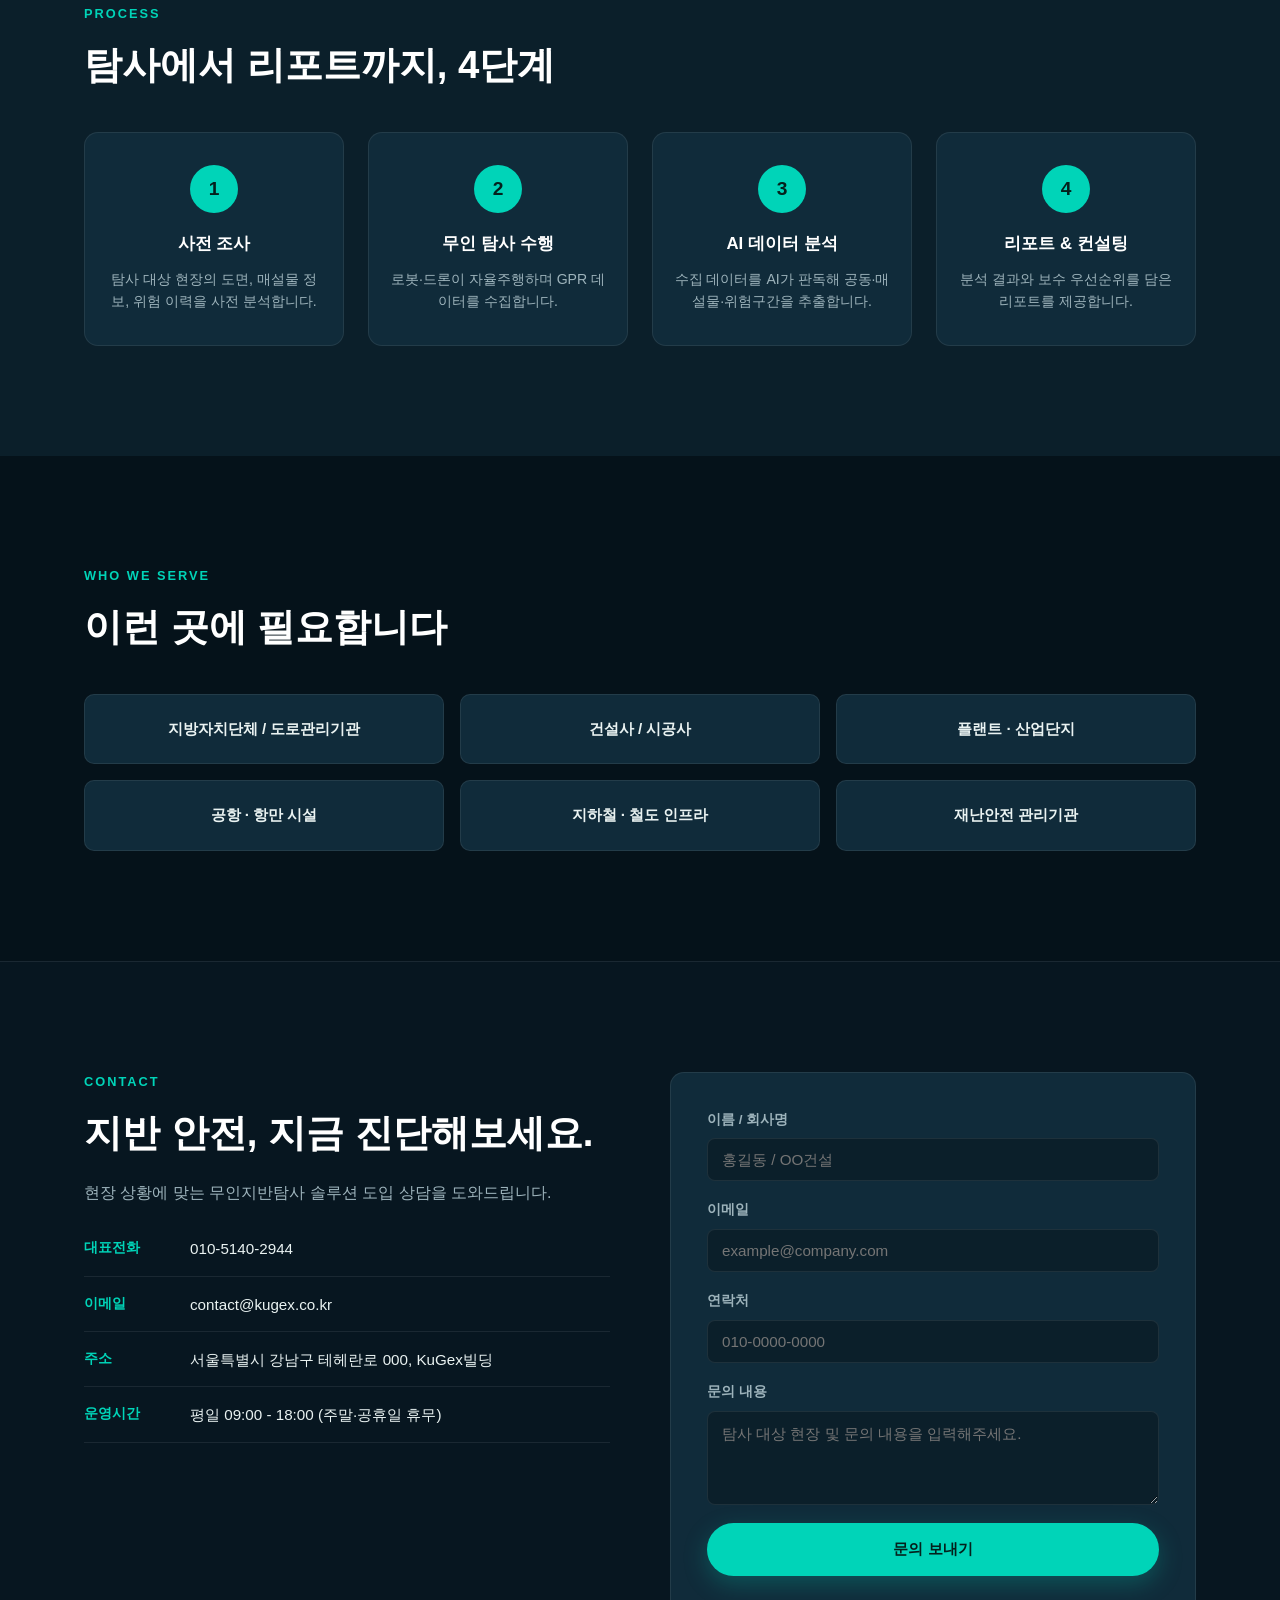
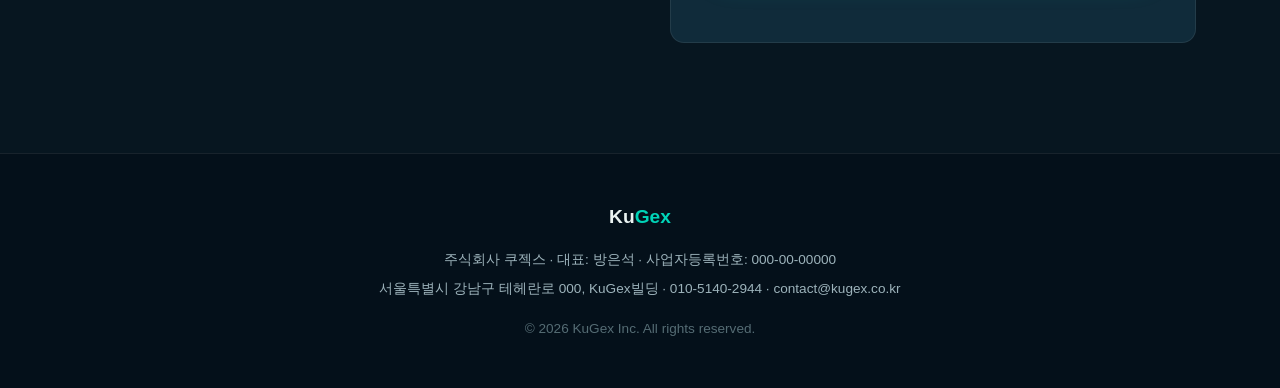
==== commit 1d1bcf88: "Update CEO name and contact number Co-Authored-By: Claude Sonnet 5 <noreply@anthropic.com> Claude-Se" ====
--- a/index.html
+++ b/index.html
@@ -217,7 +217,7 @@
       <h2 class="section-title section-title--light">지반 안전, 지금 진단해보세요.</h2>
       <p class="contact-desc">현장 상황에 맞는 무인지반탐사 솔루션 도입 상담을 도와드립니다.</p>
       <ul class="contact-list">
-        <li><span>대표전화</span>02-1234-5678</li>
+        <li><span>대표전화</span>010-5140-2944</li>
         <li><span>이메일</span>contact@kugex.co.kr</li>
         <li><span>주소</span>서울특별시 강남구 테헤란로 000, KuGex빌딩</li>
         <li><span>운영시간</span>평일 09:00 - 18:00 (주말·공휴일 휴무)</li>
@@ -250,8 +250,8 @@
 <footer class="footer">
   <div class="container footer__inner">
     <div class="footer__logo">Ku<span>Gex</span></div>
-    <p>주식회사 쿠젝스 · 대표: 홍길동 · 사업자등록번호: 000-00-00000</p>
-    <p>서울특별시 강남구 테헤란로 000, KuGex빌딩 · 02-1234-5678 · contact@kugex.co.kr</p>
+    <p>주식회사 쿠젝스 · 대표: 방은석 · 사업자등록번호: 000-00-00000</p>
+    <p>서울특별시 강남구 테헤란로 000, KuGex빌딩 · 010-5140-2944 · contact@kugex.co.kr</p>
     <p class="footer__copy">&copy; <span id="year"></span> KuGex Inc. All rights reserved.</p>
   </div>
 </footer>
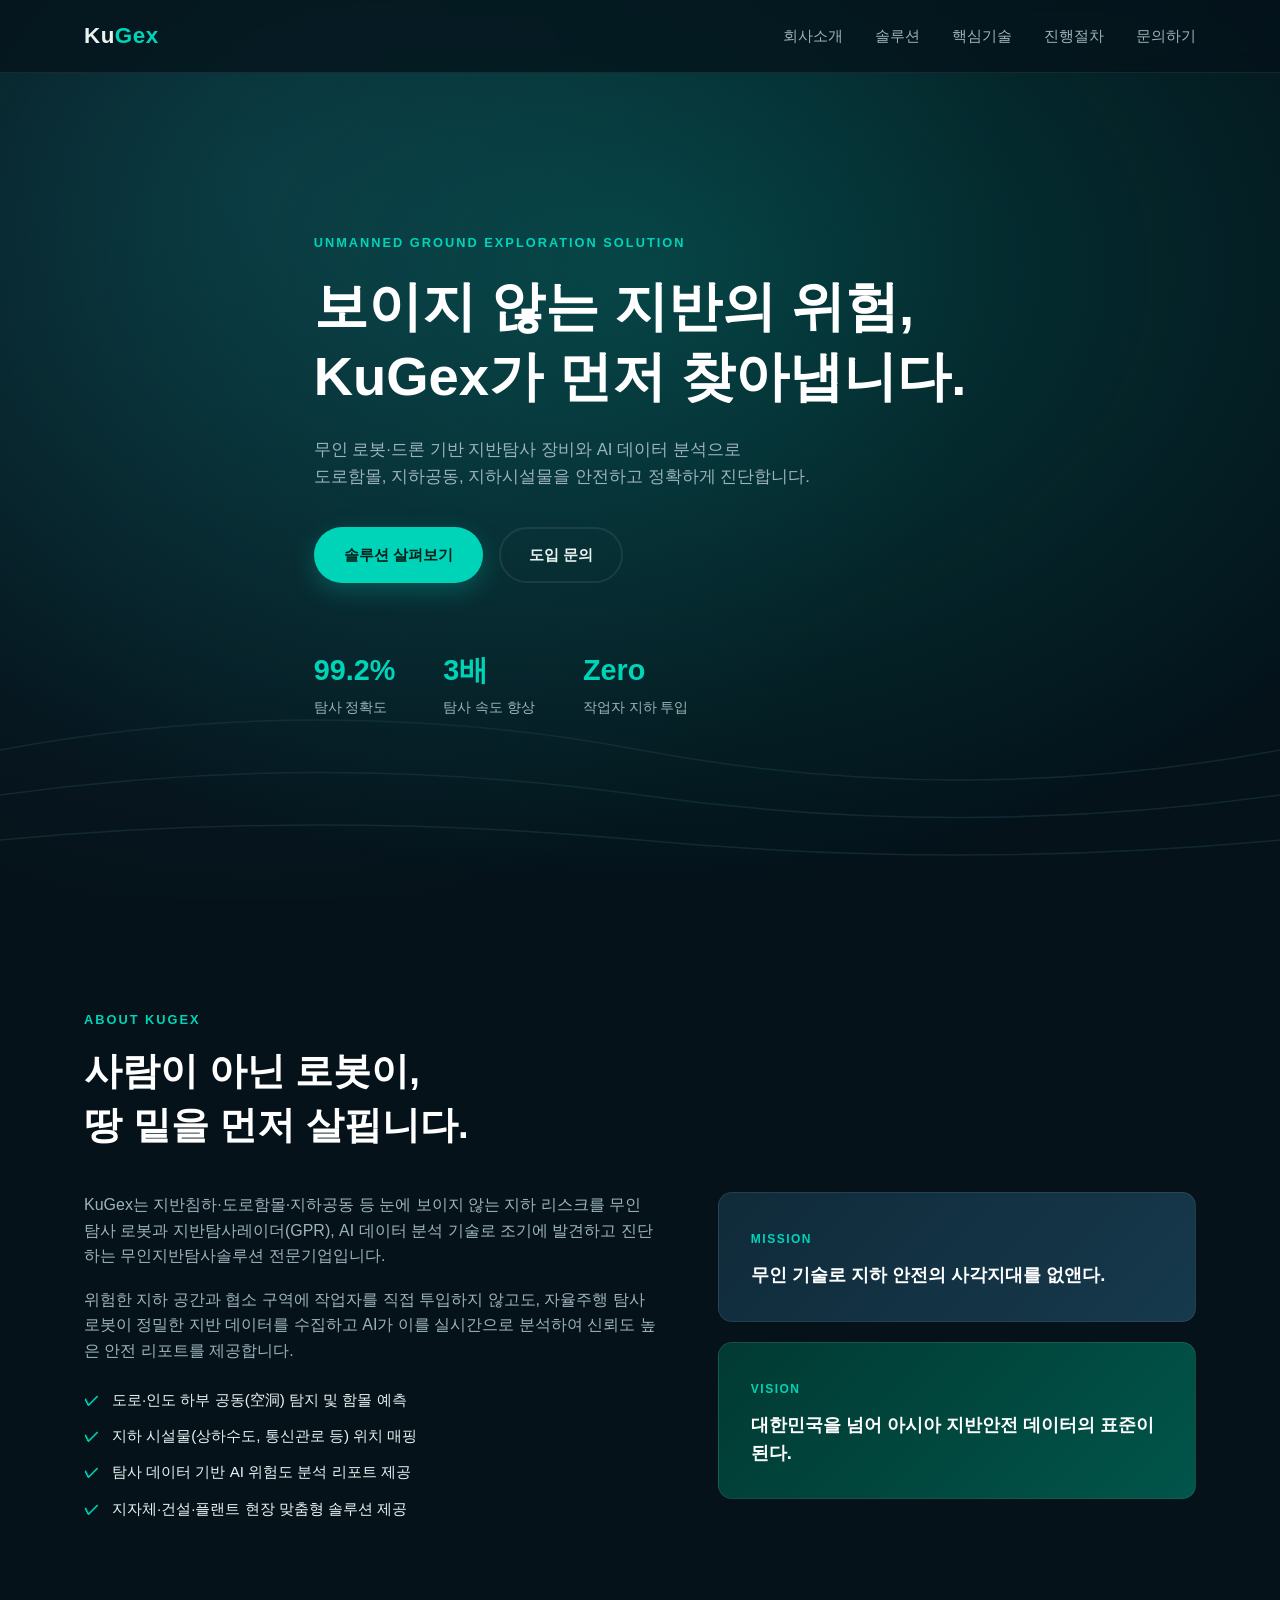
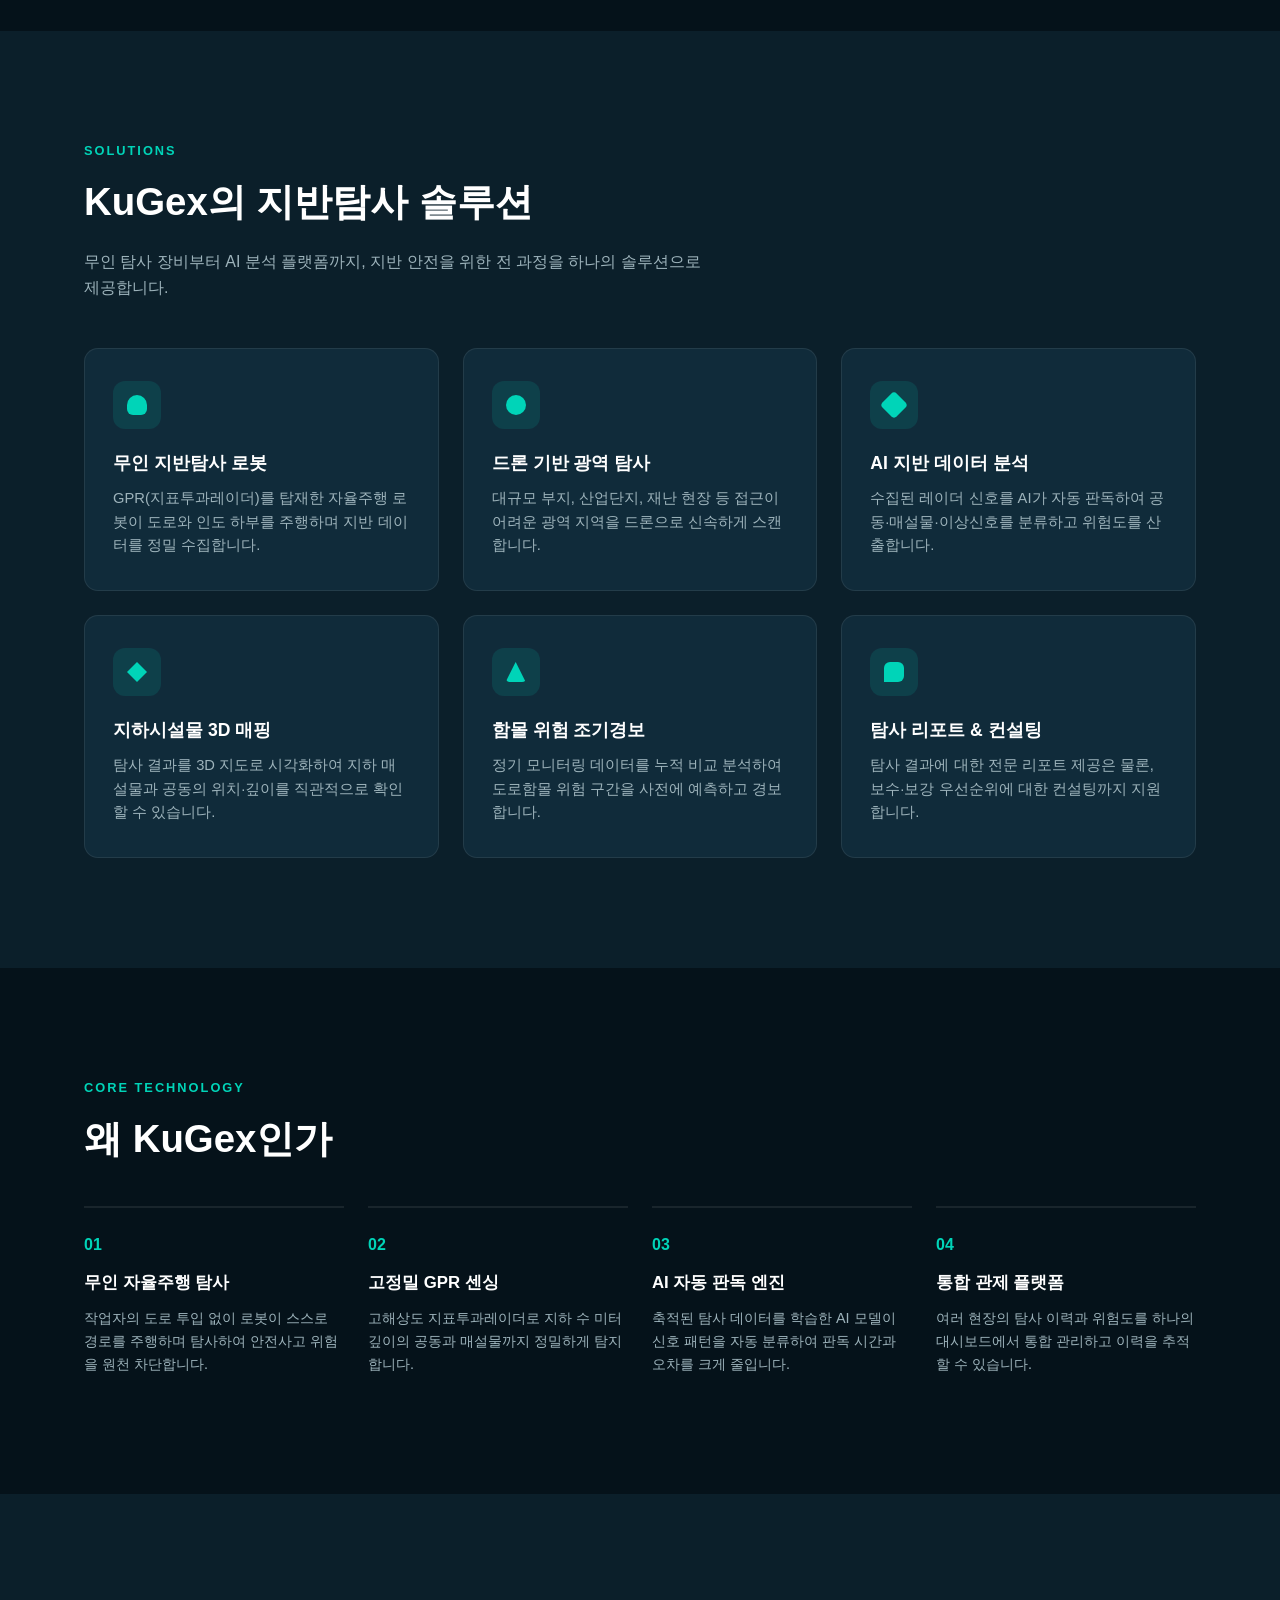
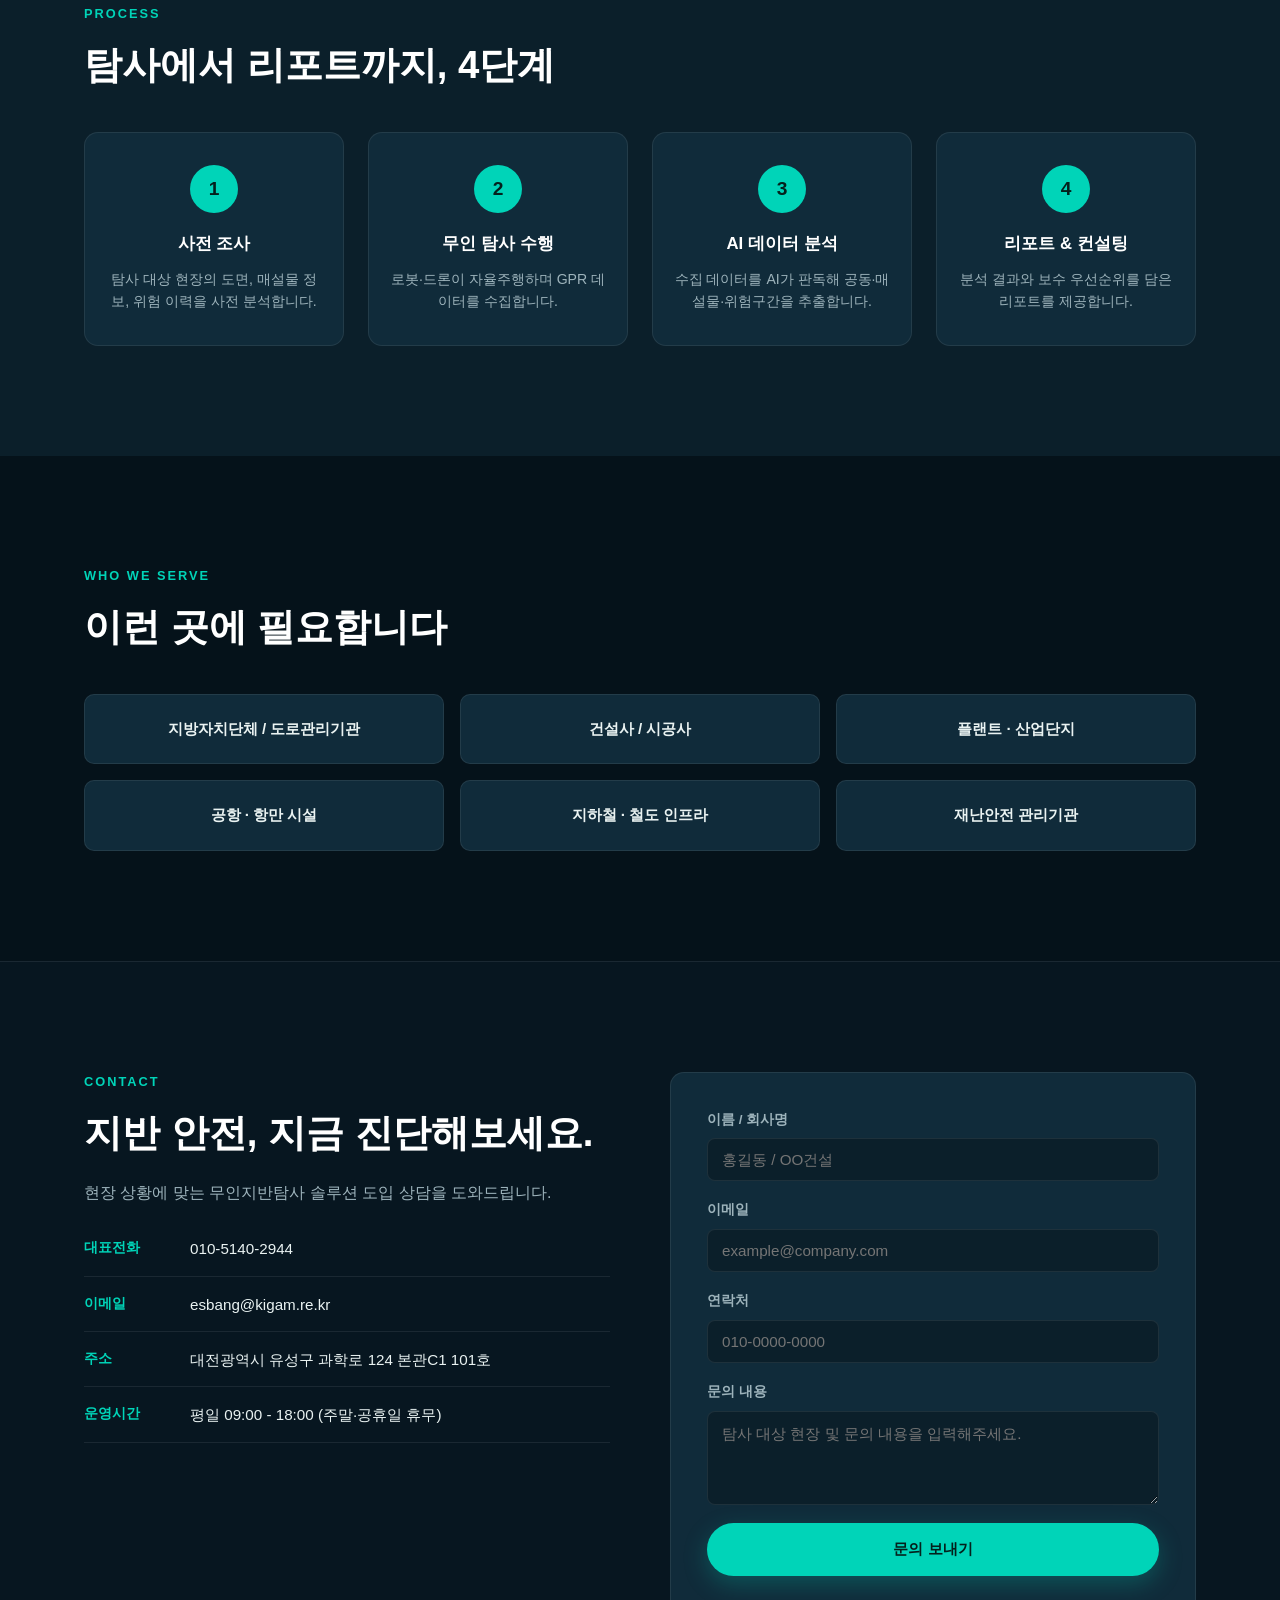
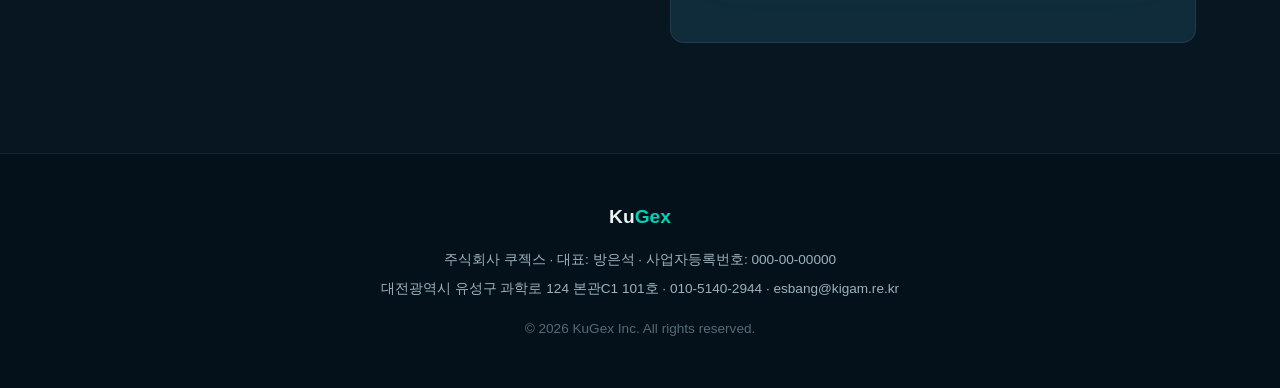
==== commit 37789d0b: "Update address and email with real contact info Co-Authored-By: Claude Sonnet 5 <noreply@anthropic.c" ====
--- a/index.html
+++ b/index.html
@@ -218,8 +218,8 @@
       <p class="contact-desc">현장 상황에 맞는 무인지반탐사 솔루션 도입 상담을 도와드립니다.</p>
       <ul class="contact-list">
         <li><span>대표전화</span>010-5140-2944</li>
-        <li><span>이메일</span>contact@kugex.co.kr</li>
-        <li><span>주소</span>서울특별시 강남구 테헤란로 000, KuGex빌딩</li>
+        <li><span>이메일</span>esbang@kigam.re.kr</li>
+        <li><span>주소</span>대전광역시 유성구 과학로 124 본관C1 101호</li>
         <li><span>운영시간</span>평일 09:00 - 18:00 (주말·공휴일 휴무)</li>
       </ul>
     </div>
@@ -251,7 +251,7 @@
   <div class="container footer__inner">
     <div class="footer__logo">Ku<span>Gex</span></div>
     <p>주식회사 쿠젝스 · 대표: 방은석 · 사업자등록번호: 000-00-00000</p>
-    <p>서울특별시 강남구 테헤란로 000, KuGex빌딩 · 010-5140-2944 · contact@kugex.co.kr</p>
+    <p>대전광역시 유성구 과학로 124 본관C1 101호 · 010-5140-2944 · esbang@kigam.re.kr</p>
     <p class="footer__copy">&copy; <span id="year"></span> KuGex Inc. All rights reserved.</p>
   </div>
 </footer>
